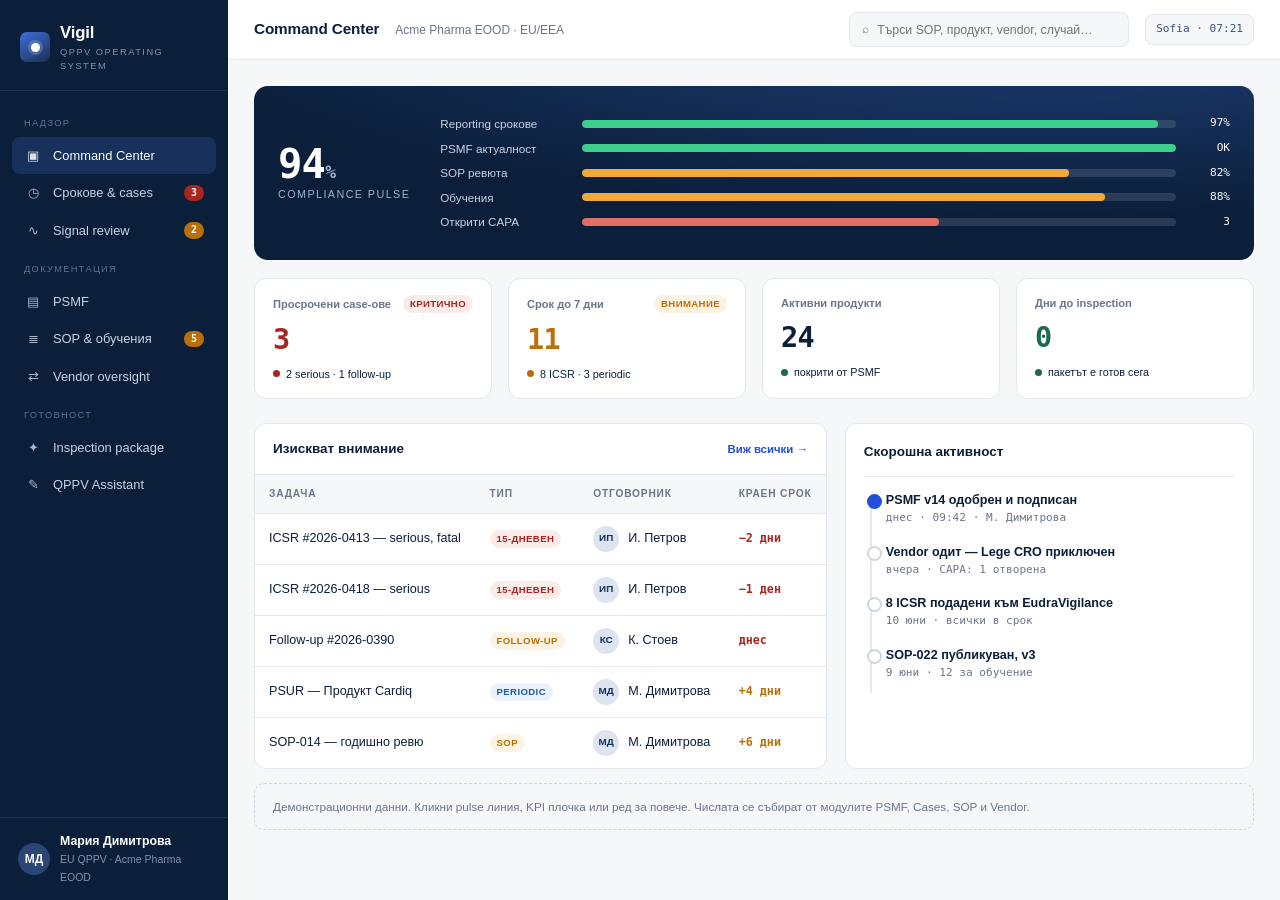
==== index.html @ 2cdbdf74 "Fix GitHub Pages showing README instead of site The site files lived in a nested git repo (vigil/) t" ====
<!DOCTYPE html>
<html lang="bg">
<head>
<meta charset="UTF-8">
<meta name="viewport" content="width=device-width, initial-scale=1.0">
<title>Vigil · Command Center</title>
<link rel="stylesheet" href="assets/css/app.css">
</head>
<body>
<script src="assets/data/demo-data.js"></script>
<script src="assets/js/ui.js"></script>
<script src="assets/js/app.js"></script>
<script>
(function(){
  var c = Vigil.mount("index");
  var D = Vigil.data, H = Vigil.helpers;

  var pulseBars = D.pulse.lines.map(function(l,i){
    return '<div class="barline" data-i="'+i+'" style="cursor:pointer"><span class="t">'+l.t+'</span>'+
      '<span class="track"><i class="seg-'+l.seg+'" style="width:'+l.w+'%"></i></span>'+
      '<span class="v">'+l.v+'</span></div>';
  }).join("");

  var kpiTargets=["#","cases.html","psmf.html","inspection.html"];
  var kpis = D.kpis.map(function(k,i){
    var tag = k.tag ? '<span class="tag-mini '+k.tag.cls+'">'+k.tag.txt+'</span>' : '';
    return '<a class="kpi" href="'+kpiTargets[i]+'" style="cursor:pointer;display:block"><div class="k-top"><span class="k-lbl">'+k.lbl+'</span>'+tag+'</div>'+
      '<div class="k-num" style="color:'+(k.color||'')+'">'+k.num+'</div>'+
      '<div class="k-foot"><span class="dot '+k.dot+'"></span>'+k.foot+'</div></a>';
  }).join("");

  var attn = D.attention.map(function(r,i){
    return '<tr class="clickable" data-i="'+i+'"><td>'+r.task+'</td><td>'+H.tag(r.type)+'</td>'+
      '<td>'+H.whoCell(r.who,r.whoName)+'</td><td>'+H.due(r.due)+'</td></tr>';
  }).join("");

  var act = D.activity.map(function(a){
    return '<div class="ti'+(a.act?' act':'')+'"><div class="tt">'+a.tt+'</div><div class="td">'+a.td+'</div></div>';
  }).join("");

  c.innerHTML =
    '<div class="pulse"><div class="inner">'+
      '<div class="score"><div class="n">'+D.pulse.score+'<span style="font-size:1.2rem;color:#9fb2d4">%</span></div>'+
      '<div class="lbl">Compliance pulse</div></div>'+
      '<div class="bars">'+pulseBars+'</div>'+
    '</div></div>'+
    '<div class="kpis">'+kpis+'</div>'+
    '<div class="grid-2" style="margin-top:24px">'+
      '<div class="card"><div class="card-h"><h3>Изискват внимание</h3><div class="spacer"></div>'+
        '<a class="link" href="cases.html">Виж всички →</a></div>'+
        '<table class="tbl"><thead><tr><th>Задача</th><th>Тип</th><th>Отговорник</th><th>Краен срок</th></tr></thead>'+
        '<tbody id="attnbody">'+attn+'</tbody></table></div>'+
      '<div class="card pad"><div class="card-h" style="padding:0 0 14px;border-bottom:1px solid var(--line)">'+
        '<h3>Скорошна активност</h3></div>'+
        '<div class="timeline" style="margin-top:14px">'+act+'</div></div>'+
    '</div>'+
    '<div class="empty-note">Демонстрационни данни. Кликни pulse линия, KPI плочка или ред за повече. Числата се събират от модулите PSMF, Cases, SOP и Vendor.</div>';

  document.querySelectorAll(".pulse .barline").forEach(function(b){
    b.addEventListener("click",function(){
      var l=D.pulse.lines[+b.dataset.i];
      UI.toast(l.t, "Текущо състояние: "+l.v, l.seg==="green"?"ok":(l.seg==="red"?"warn":"info"));
    });
  });
  document.querySelectorAll("#attnbody tr.clickable").forEach(function(tr){
    tr.addEventListener("click",function(){
      var r=D.attention[+tr.dataset.i];
      UI.modal({ title:"Задача", body:
        '<p style="font-size:.9rem;margin-bottom:12px"><b>'+r.task+'</b></p>'+
        '<div class="field"><label>Тип</label><div>'+H.tag(r.type)+'</div></div>'+
        '<div class="field"><label>Отговорник</label>'+H.whoCell(r.who,r.whoName)+'</div>'+
        '<div class="field"><label>Краен срок</label><div>'+H.due(r.due)+'</div></div>',
        actions:[{label:"Затвори"},{label:"Отвори в cases",kind:"primary",onClick:function(close){close();location.href="cases.html";}}]
      });
    });
  });
})();
</script>
</body>
</html>
---- assets/css/app.css ----
/* ============================================================
   Vigil — QPPV Operating System
   Споделена дизайн система
   ============================================================ */

:root{
  --ink:#0b1f3a;
  --ink-2:#13325c;
  --ink-soft:#37527e;
  --paper:#f6f7f9;
  --surface:#ffffff;
  --line:#e3e7ee;
  --line-strong:#cfd6e2;
  --muted:#6b7689;
  --amber:#b9700a;
  --amber-bg:#fdf3e3;
  --red:#a8261f;
  --red-bg:#fbecea;
  --green:#1c6b4a;
  --green-bg:#e7f3ec;
  --blue:#1f5fa5;
  --blue-bg:#e9f1fa;
  --accent:#234ed8;
  --mono:"SFMono-Regular",ui-monospace,"JetBrains Mono",Menlo,Consolas,monospace;
  --sans:"Inter",-apple-system,BlinkMacSystemFont,"Segoe UI",Roboto,sans-serif;
}

*{box-sizing:border-box;margin:0;padding:0}
html{font-size:15px}
body{font-family:var(--sans);background:var(--paper);color:var(--ink);line-height:1.5;-webkit-font-smoothing:antialiased}
a{color:inherit;text-decoration:none}
svg{display:block}

:focus-visible{outline:2px solid var(--accent);outline-offset:2px;border-radius:4px}
@media (prefers-reduced-motion:reduce){*{animation:none!important;transition:none!important;scroll-behavior:auto!important}}

/* ---------- Layout ---------- */
.app{display:grid;grid-template-columns:228px 1fr;min-height:100vh}

/* ---------- Sidebar ---------- */
.side{background:var(--ink);color:#c7d2e4;display:flex;flex-direction:column;position:sticky;top:0;height:100vh}
.brand{padding:20px 20px 16px;display:flex;align-items:center;gap:10px;border-bottom:1px solid rgba(255,255,255,.08)}
.brand .mark{width:30px;height:30px;border-radius:7px;background:linear-gradient(150deg,#3f6fd6,#1b2f55);display:grid;place-items:center;flex:none;position:relative}
.brand .mark::after{content:"";width:9px;height:9px;border-radius:50%;background:#fff;box-shadow:0 0 0 3px rgba(255,255,255,.18)}
.brand .name{font-weight:700;color:#fff;font-size:1.12rem;letter-spacing:-.01em}
.brand .tag{font-size:.62rem;text-transform:uppercase;letter-spacing:.16em;color:#7f93b5;margin-top:1px}
.nav{padding:12px;flex:1;overflow-y:auto}
.nav .group{font-size:.62rem;text-transform:uppercase;letter-spacing:.14em;color:#5f7299;padding:14px 12px 6px}
.nav a{width:100%;display:flex;align-items:center;gap:11px;padding:9px 12px;border:0;background:transparent;color:#c7d2e4;font-family:inherit;font-size:.86rem;border-radius:8px;cursor:pointer;text-align:left;transition:background .12s,color .12s}
.nav a:hover{background:rgba(255,255,255,.06);color:#fff}
.nav a.active{background:rgba(63,111,214,.22);color:#fff}
.nav a .ic{width:18px;flex:none;opacity:.85;text-align:center}
.nav a .badge{margin-left:auto;font-family:var(--mono);font-size:.66rem;background:var(--amber);color:#fff;border-radius:20px;padding:1px 7px;font-weight:600}
.nav a .badge.red{background:var(--red)}
.side .who{padding:14px 18px;border-top:1px solid rgba(255,255,255,.08);display:flex;align-items:center;gap:10px;font-size:.8rem}
.who .av{width:32px;height:32px;border-radius:50%;background:#2b4574;display:grid;place-items:center;color:#fff;font-weight:600;flex:none}
.who .meta b{color:#fff;font-weight:600;display:block;font-size:.82rem}
.who .meta span{color:#7f93b5;font-size:.7rem}

/* ---------- Main ---------- */
.main{display:flex;flex-direction:column;min-width:0}
.topbar{height:60px;background:var(--surface);border-bottom:1px solid var(--line);display:flex;align-items:center;gap:16px;padding:0 26px;position:sticky;top:0;z-index:5}
.topbar h1{font-size:1.02rem;font-weight:650;letter-spacing:-.01em}
.topbar .crumb{color:var(--muted);font-size:.8rem}
.topbar .spacer{flex:1}
.search{display:flex;align-items:center;gap:8px;background:var(--paper);border:1px solid var(--line);border-radius:8px;padding:7px 12px;width:280px;color:var(--muted);font-size:.82rem}
.search input{border:0;background:transparent;outline:0;font-family:inherit;font-size:.82rem;width:100%;color:var(--ink)}
.pill-clock{font-family:var(--mono);font-size:.74rem;color:var(--ink-soft);background:var(--paper);border:1px solid var(--line);padding:6px 10px;border-radius:8px;white-space:nowrap}
.content{padding:26px;max-width:1180px;width:100%}

/* ---------- Generic bits ---------- */
.row{display:flex;gap:18px;flex-wrap:wrap}
.section-h{display:flex;align-items:center;gap:10px;margin:0 0 14px;flex-wrap:wrap}
.section-h h2{font-size:1rem;font-weight:650}
.section-h .sub{color:var(--muted);font-size:.8rem}
.section-h .spacer{flex:1}
.btn{font-family:inherit;font-size:.82rem;border:1px solid var(--line-strong);background:var(--surface);color:var(--ink);border-radius:8px;padding:8px 14px;cursor:pointer;font-weight:550;display:inline-flex;align-items:center;gap:7px;transition:.12s}
.btn:hover{border-color:var(--ink-soft)}
.btn.primary{background:var(--accent);color:#fff;border-color:var(--accent)}
.btn.primary:hover{background:#1c41bd}
.card{background:var(--surface);border:1px solid var(--line);border-radius:12px}
.pad{padding:18px}

/* ---------- Compliance pulse (signature) ---------- */
.pulse{background:var(--ink);color:#fff;border-radius:14px;padding:22px 24px;position:relative;overflow:hidden}
.pulse::before{content:"";position:absolute;inset:0;background:radial-gradient(900px 200px at 80% -40%,rgba(63,111,214,.4),transparent)}
.pulse .inner{position:relative;display:flex;align-items:center;gap:30px;flex-wrap:wrap}
.pulse .score{display:flex;flex-direction:column;gap:2px}
.pulse .score .n{font-family:var(--mono);font-size:2.7rem;font-weight:600;line-height:1;letter-spacing:-.02em}
.pulse .score .lbl{font-size:.72rem;text-transform:uppercase;letter-spacing:.13em;color:#9fb2d4}
.pulse .bars{flex:1;min-width:260px}
.pulse .barline{display:flex;align-items:center;gap:12px;font-size:.78rem;margin:7px 0}
.pulse .barline .t{width:130px;color:#c7d2e4;flex:none}
.pulse .track{flex:1;height:8px;background:rgba(255,255,255,.12);border-radius:6px;overflow:hidden}
.pulse .track i{display:block;height:100%;border-radius:6px}
.pulse .barline .v{font-family:var(--mono);font-size:.74rem;color:#fff;width:42px;text-align:right;flex:none}
.seg-green{background:#3ecf8e}.seg-amber{background:#f2a93b}.seg-red{background:#e26d62}

/* ---------- KPI tiles ---------- */
.kpis{display:grid;grid-template-columns:repeat(4,1fr);gap:16px;margin-top:18px}
.kpi{background:var(--surface);border:1px solid var(--line);border-radius:12px;padding:16px 18px;position:relative}
.kpi .k-top{display:flex;align-items:center;justify-content:space-between}
.kpi .k-lbl{font-size:.74rem;color:var(--muted);font-weight:550}
.kpi .k-num{font-family:var(--mono);font-size:1.9rem;font-weight:600;margin-top:6px;letter-spacing:-.02em}
.kpi .k-foot{font-size:.72rem;margin-top:4px;display:flex;align-items:center;gap:6px}
.dot{width:7px;height:7px;border-radius:50%;flex:none}
.dot.g{background:var(--green)}.dot.a{background:var(--amber)}.dot.r{background:var(--red)}
.tag-mini{font-size:.64rem;font-weight:600;padding:2px 7px;border-radius:20px;text-transform:uppercase;letter-spacing:.04em;display:inline-block}
.t-amber{background:var(--amber-bg);color:var(--amber)}
.t-red{background:var(--red-bg);color:var(--red)}
.t-green{background:var(--green-bg);color:var(--green)}
.t-blue{background:var(--blue-bg);color:var(--blue)}
.t-gray{background:#eef1f5;color:var(--muted)}

/* ---------- Tables ---------- */
.tbl{width:100%;border-collapse:collapse;font-size:.84rem}
.tbl thead th{text-align:left;font-size:.68rem;text-transform:uppercase;letter-spacing:.08em;color:var(--muted);font-weight:600;padding:11px 14px;border-bottom:1px solid var(--line);background:var(--paper)}
.tbl tbody td{padding:12px 14px;border-bottom:1px solid var(--line);vertical-align:middle}
.tbl tbody tr:last-child td{border-bottom:0}
.tbl tbody tr:hover{background:#fafbfd}
.tbl .mono{font-family:var(--mono);font-size:.8rem}
.tbl .due{font-family:var(--mono);font-size:.78rem;font-weight:600}
.due.over{color:var(--red)}.due.soon{color:var(--amber)}.due.ok{color:var(--ink-soft)}
.who-cell{display:flex;align-items:center;gap:9px}
.who-cell .av{width:26px;height:26px;border-radius:50%;background:#dde4f0;color:var(--ink-2);display:grid;place-items:center;font-size:.66rem;font-weight:650;flex:none}
.card-h{padding:15px 18px;border-bottom:1px solid var(--line);display:flex;align-items:center;gap:10px}
.card-h h3{font-size:.9rem;font-weight:620}
.card-h .spacer{flex:1}
.card-h .link{font-size:.76rem;color:var(--accent);font-weight:550;cursor:pointer}

.grid-2{display:grid;grid-template-columns:1.4fr 1fr;gap:18px}
.grid-2-even{display:grid;grid-template-columns:1fr 1fr;gap:18px}

/* ---------- PSMF annex rows ---------- */
.annex{display:flex;align-items:center;gap:14px;padding:11px 0;border-bottom:1px solid var(--line)}
.annex:last-child{border-bottom:0}
.annex .code{font-family:var(--mono);font-weight:600;width:34px;color:var(--ink-2)}
.annex .nm{flex:1;font-size:.85rem}
.annex .nm small{display:block;color:var(--muted);font-size:.72rem}
.mini-track{width:110px;height:6px;background:#eef1f5;border-radius:6px;overflow:hidden;flex:none}
.mini-track i{display:block;height:100%;background:var(--green)}
.mini-track i.part{background:var(--amber)}

/* ---------- Timeline ---------- */
.timeline{position:relative;padding-left:22px}
.timeline::before{content:"";position:absolute;left:6px;top:4px;bottom:4px;width:2px;background:var(--line)}
.ti{position:relative;padding:0 0 16px}
.ti::before{content:"";position:absolute;left:-19px;top:3px;width:11px;height:11px;border-radius:50%;background:#fff;border:2px solid var(--line-strong)}
.ti.act::before{border-color:var(--accent);background:var(--accent)}
.ti .tt{font-size:.84rem;font-weight:550}
.ti .td{font-size:.74rem;color:var(--muted);font-family:var(--mono)}

/* ---------- Misc ---------- */
.empty-note{font-size:.78rem;color:var(--muted);padding:14px 18px;background:var(--paper);border:1px dashed var(--line-strong);border-radius:10px;margin-top:14px}
.legend{display:flex;gap:16px;font-size:.74rem;color:var(--muted);margin-top:8px;flex-wrap:wrap}
.legend span{display:flex;align-items:center;gap:6px}
.inspect-cta{display:flex;align-items:center;gap:18px;flex-wrap:wrap}
.pkg-list{list-style:none;display:grid;grid-template-columns:1fr 1fr;gap:10px;margin-top:6px}
.pkg-list li{display:flex;align-items:center;gap:10px;font-size:.83rem;padding:10px 12px;border:1px solid var(--line);border-radius:9px;background:var(--surface)}
.pkg-list li .chk{width:18px;height:18px;border-radius:5px;background:var(--green-bg);color:var(--green);display:grid;place-items:center;font-size:.7rem;flex:none}
.footnote{font-size:.72rem;color:var(--muted);margin-top:22px;padding-top:14px;border-top:1px solid var(--line);line-height:1.6}

.date-input{width:100%;padding:9px 12px;border:1px solid var(--line-strong);border-radius:8px;font-family:var(--mono);font-size:.82rem;color:var(--ink)}

/* ---------- Chat (assistant) ---------- */
.chat-row{display:flex;gap:12px;margin-bottom:16px}
.chat-row.me{flex-direction:row-reverse}
.bubble{padding:11px 14px;font-size:.86rem;line-height:1.6;max-width:80%}
.bubble.q{background:var(--paper);border:1px solid var(--line);border-radius:0 12px 12px 12px}
.bubble.a{background:var(--blue-bg);border:1px solid #cfe0f3;border-radius:12px 0 12px 12px}
.chat-input{display:flex;gap:8px;border:1px solid var(--line-strong);border-radius:10px;padding:8px 10px}
.chat-input input{border:0;outline:0;flex:1;font-family:inherit;font-size:.86rem;background:transparent;color:var(--ink)}

/* ---------- Responsive ---------- */
.menu-toggle{display:none;border:1px solid var(--line);background:var(--surface);border-radius:8px;padding:7px 10px;cursor:pointer}
@media(max-width:920px){
  .app{grid-template-columns:1fr}
  .side{position:fixed;left:0;top:0;z-index:50;transform:translateX(-100%);width:228px;transition:transform .2s}
  .side.open{transform:none}
  .kpis{grid-template-columns:1fr 1fr}
  .grid-2,.grid-2-even{grid-template-columns:1fr}
  .menu-toggle{display:inline-flex}
}

/* ---------- Print (inspection package) ---------- */
@media print{
  .side,.topbar,.btn,.menu-toggle{display:none!important}
  .app{grid-template-columns:1fr}
  .content{padding:0;max-width:none}
  .card{break-inside:avoid;border-color:#bbb}
  body{background:#fff}
}

/* ============================================================
   Интерактивен слой — toasts, modal, drawer, форми
   ============================================================ */

/* Toasts */
#toaster{position:fixed;right:18px;bottom:18px;z-index:200;display:flex;flex-direction:column;gap:10px;max-width:340px}
.toast{background:var(--ink);color:#fff;border-radius:10px;padding:12px 14px;font-size:.82rem;display:flex;gap:10px;align-items:flex-start;box-shadow:0 8px 24px rgba(11,31,58,.28);animation:toastIn .22s ease}
.toast .tic{width:20px;height:20px;border-radius:6px;display:grid;place-items:center;flex:none;font-size:.72rem;background:rgba(255,255,255,.16)}
.toast.ok .tic{background:#1c6b4a}.toast.warn .tic{background:var(--amber)}.toast.info .tic{background:var(--accent)}
.toast .tx b{display:block;font-weight:600;margin-bottom:1px}
.toast .tx span{color:#b9c6dc;font-size:.76rem}
@keyframes toastIn{from{opacity:0;transform:translateY(10px)}to{opacity:1;transform:none}}

/* Modal / drawer overlay */
.ov{position:fixed;inset:0;background:rgba(11,31,58,.42);z-index:150;display:flex;animation:ovIn .15s ease}
.ov.center{align-items:center;justify-content:center}
.ov.right{justify-content:flex-end}
@keyframes ovIn{from{opacity:0}to{opacity:1}}
.modal{background:var(--surface);border-radius:14px;width:min(520px,92vw);max-height:88vh;overflow:auto;animation:modalIn .2s ease}
.drawer{background:var(--surface);width:min(440px,94vw);height:100vh;overflow:auto;animation:drawerIn .22s ease}
@keyframes modalIn{from{opacity:0;transform:translateY(12px) scale(.98)}to{opacity:1;transform:none}}
@keyframes drawerIn{from{transform:translateX(100%)}to{transform:none}}
.modal-h,.drawer-h{display:flex;align-items:center;gap:10px;padding:18px 20px;border-bottom:1px solid var(--line)}
.modal-h h3,.drawer-h h3{font-size:1rem;font-weight:650}
.modal-h .x,.drawer-h .x{margin-left:auto;border:0;background:var(--paper);width:30px;height:30px;border-radius:8px;cursor:pointer;font-size:1rem;color:var(--muted)}
.modal-h .x:hover,.drawer-h .x:hover{color:var(--ink)}
.modal-b,.drawer-b{padding:20px}
.modal-f{padding:14px 20px;border-top:1px solid var(--line);display:flex;gap:10px;justify-content:flex-end}

/* Forms */
.field{margin-bottom:14px}
.field label{display:block;font-size:.76rem;font-weight:600;color:var(--ink-soft);margin-bottom:5px}
.field input,.field select,.field textarea{width:100%;padding:9px 12px;border:1px solid var(--line-strong);border-radius:8px;font-family:inherit;font-size:.85rem;color:var(--ink);background:var(--surface)}
.field textarea{resize:vertical;min-height:64px}
.field-row{display:flex;gap:12px}.field-row .field{flex:1}

/* Progress (generování) */
.prog{height:8px;background:var(--paper);border:1px solid var(--line);border-radius:6px;overflow:hidden}
.prog i{display:block;height:100%;background:var(--accent);width:0;transition:width .25s ease}
.gen-step{font-size:.8rem;color:var(--ink-soft);margin-top:10px;font-family:var(--mono)}

/* clickable row affordance */
.tbl tbody tr.clickable{cursor:pointer}
.btn:active{transform:translateY(1px)}
.row-flash{animation:flash 1.1s ease}
@keyframes flash{0%{background:var(--blue-bg)}100%{background:transparent}}

/* filter chips */
.chips{display:flex;gap:8px;flex-wrap:wrap;margin:0 0 14px}
.chip{border:1px solid var(--line-strong);background:var(--surface);border-radius:20px;padding:5px 13px;font-size:.78rem;cursor:pointer;color:var(--ink-soft);user-select:none}
.chip.on{background:var(--ink);color:#fff;border-color:var(--ink)}

.snap-result{margin-top:16px;padding:14px;border:1px solid var(--line);border-radius:10px;background:var(--paper);font-size:.82rem;animation:toastIn .2s ease}
.kbd{font-family:var(--mono);font-size:.72rem;background:var(--paper);border:1px solid var(--line-strong);border-bottom-width:2px;border-radius:5px;padding:1px 6px}
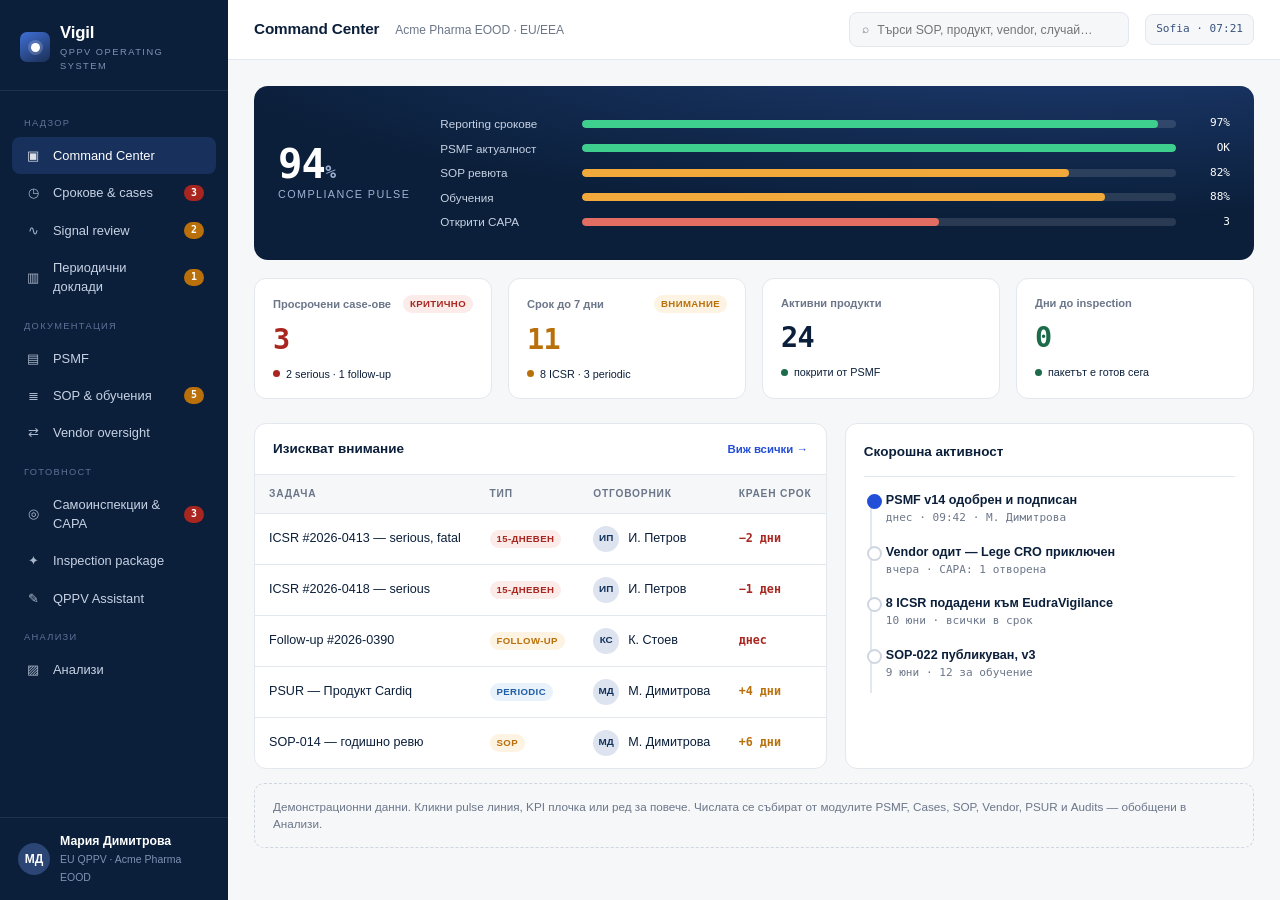
==== commit 280e1690: "Add PSUR tracker, self-inspection/CAPA register, and analytics dashboard Fills three real GVP gaps i" ====
--- a/index.html
+++ b/index.html
@@ -54,7 +54,7 @@
         '<h3>Скорошна активност</h3></div>'+
         '<div class="timeline" style="margin-top:14px">'+act+'</div></div>'+
     '</div>'+
-    '<div class="empty-note">Демонстрационни данни. Кликни pulse линия, KPI плочка или ред за повече. Числата се събират от модулите PSMF, Cases, SOP и Vendor.</div>';
+    '<div class="empty-note">Демонстрационни данни. Кликни pulse линия, KPI плочка или ред за повече. Числата се събират от модулите PSMF, Cases, SOP, Vendor, PSUR и Audits — обобщени в Анализи.</div>';
 
   document.querySelectorAll(".pulse .barline").forEach(function(b){
     b.addEventListener("click",function(){
--- a/assets/css/app.css
+++ b/assets/css/app.css
@@ -140,6 +140,14 @@
 .mini-track{width:110px;height:6px;background:#eef1f5;border-radius:6px;overflow:hidden;flex:none}
 .mini-track i{display:block;height:100%;background:var(--green)}
 .mini-track i.part{background:var(--amber)}
+.mini-track i.bad{background:var(--red)}
+
+/* ---------- Analytics KPI snapshot rows ---------- */
+.kpi-row{display:flex;align-items:center;gap:14px;padding:10px 0;border-bottom:1px solid var(--line)}
+.kpi-row:last-child{border-bottom:0}
+.kpi-row .nm{width:110px;font-size:.85rem;flex:none}
+.kpi-row .mini-track{flex:1;width:auto}
+.kpi-row .val{font-family:var(--mono);font-size:.8rem;font-weight:600;width:40px;text-align:right;flex:none}
 
 /* ---------- Timeline ---------- */
 .timeline{position:relative;padding-left:22px}
